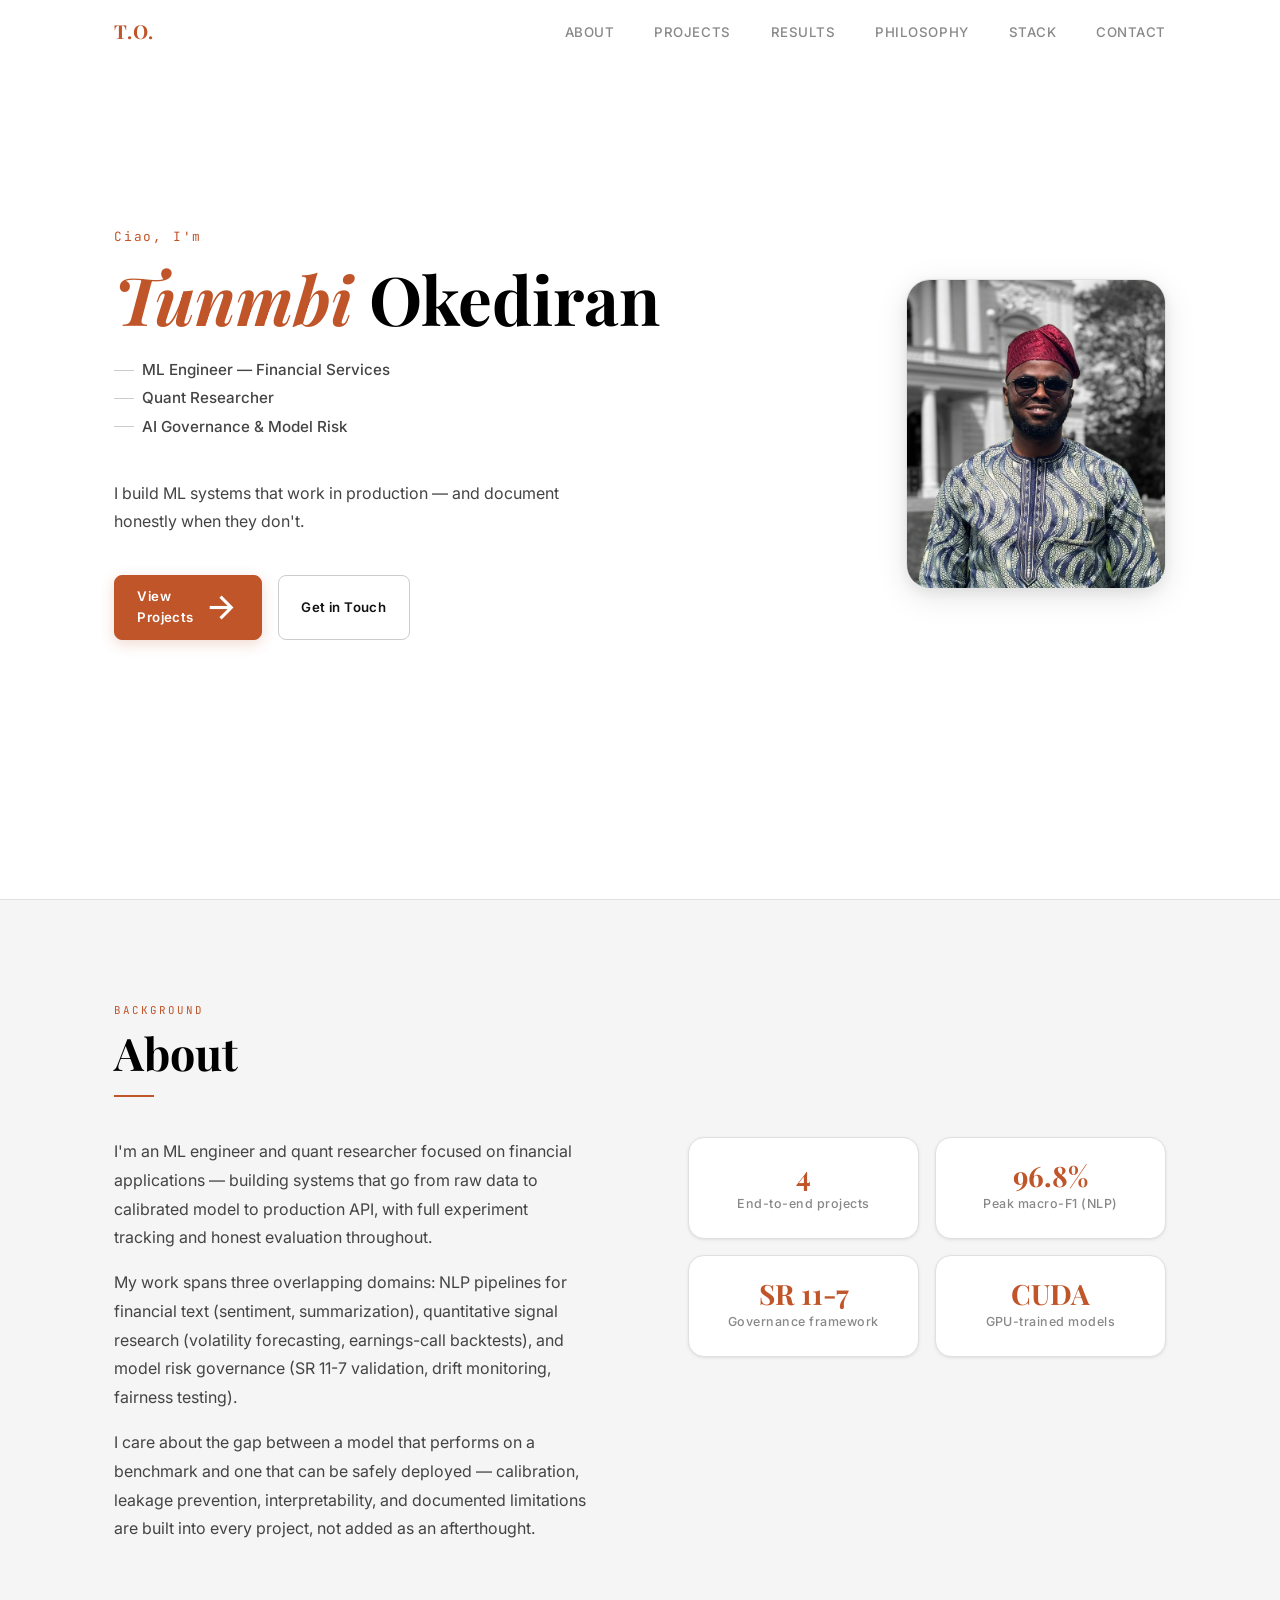
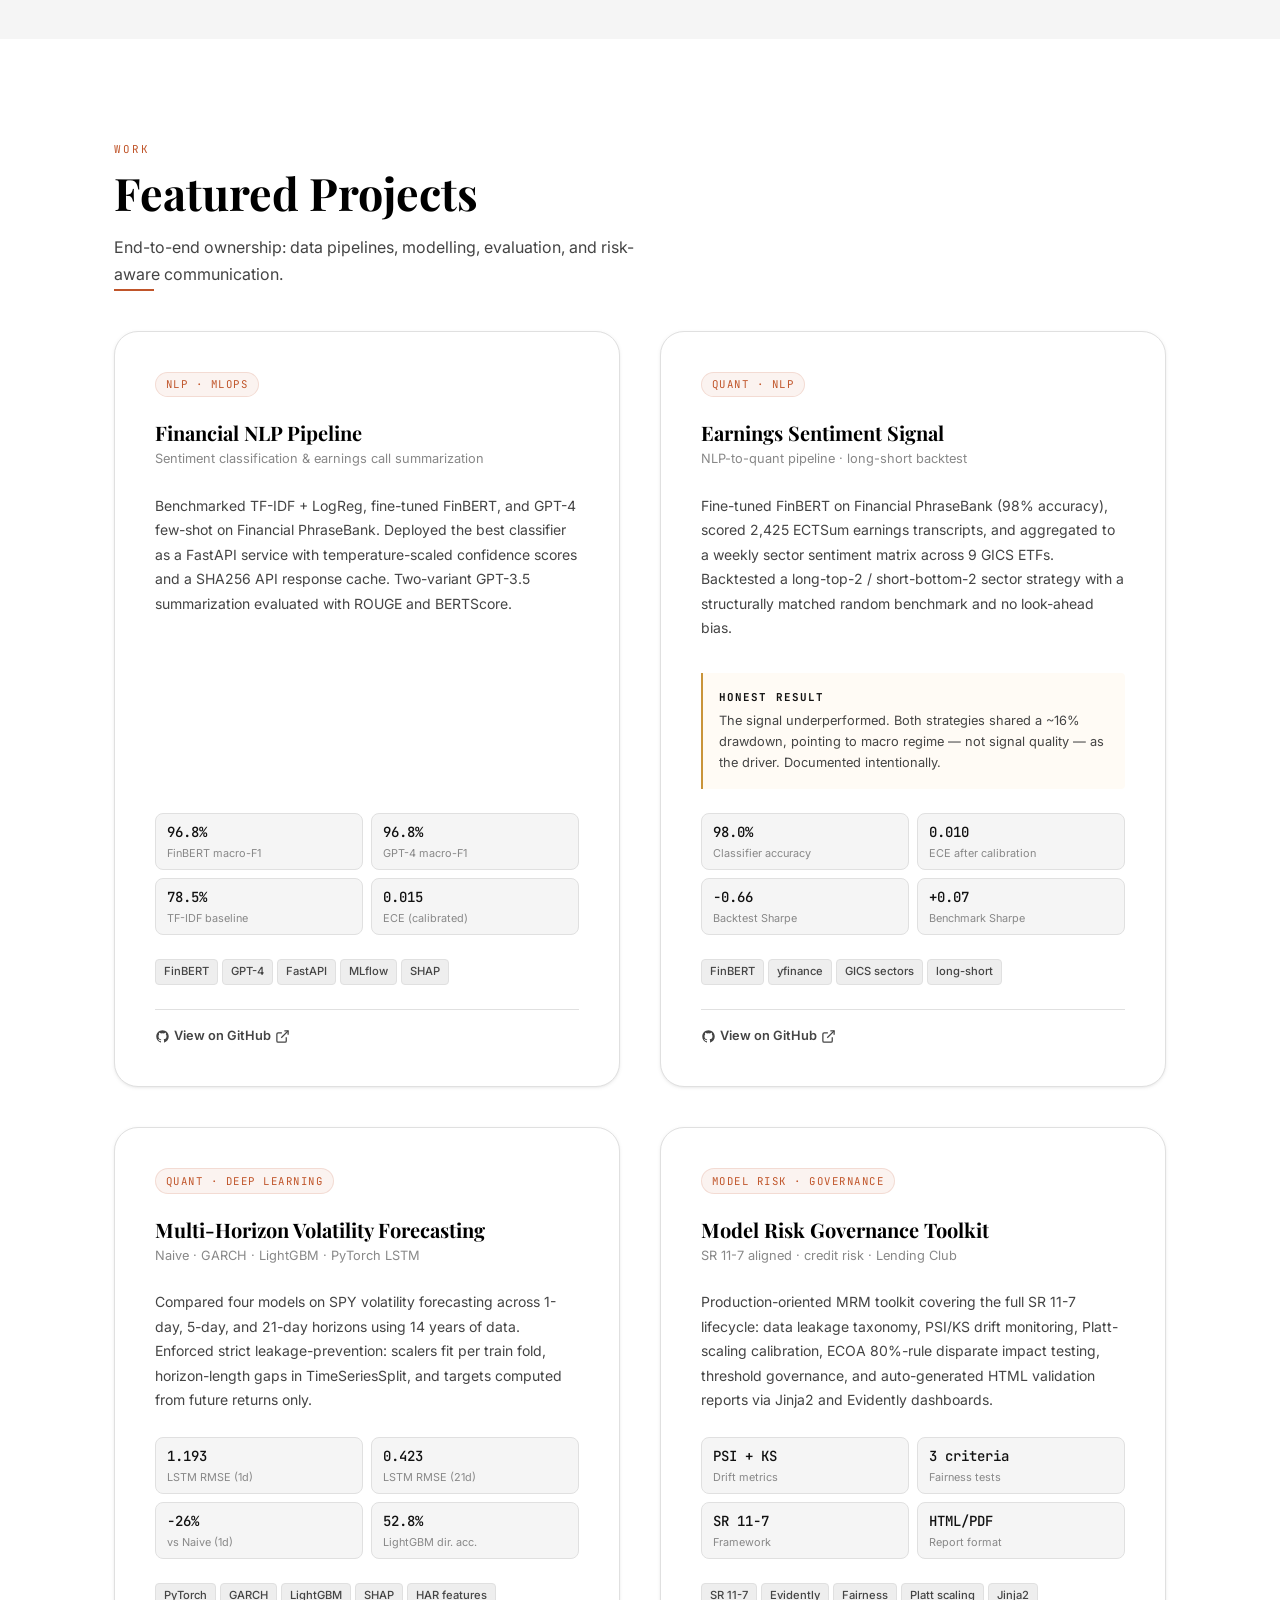
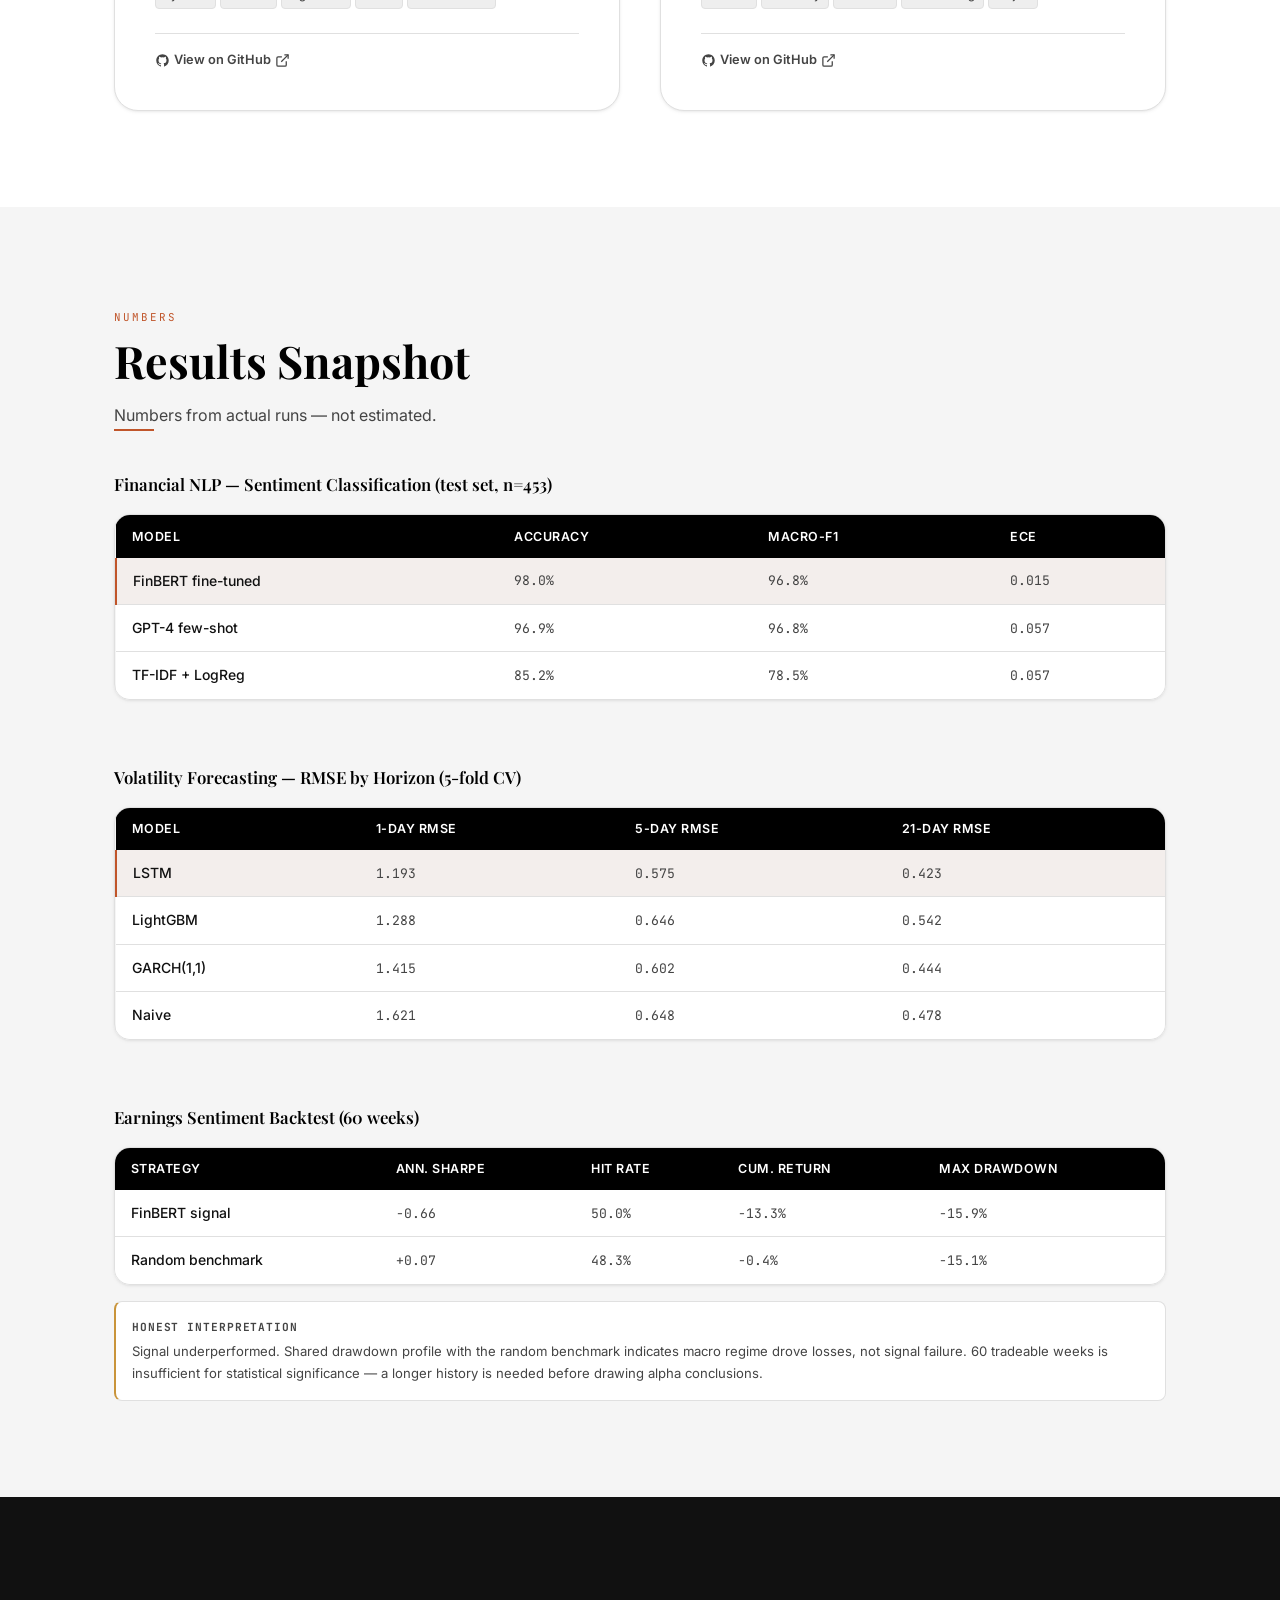
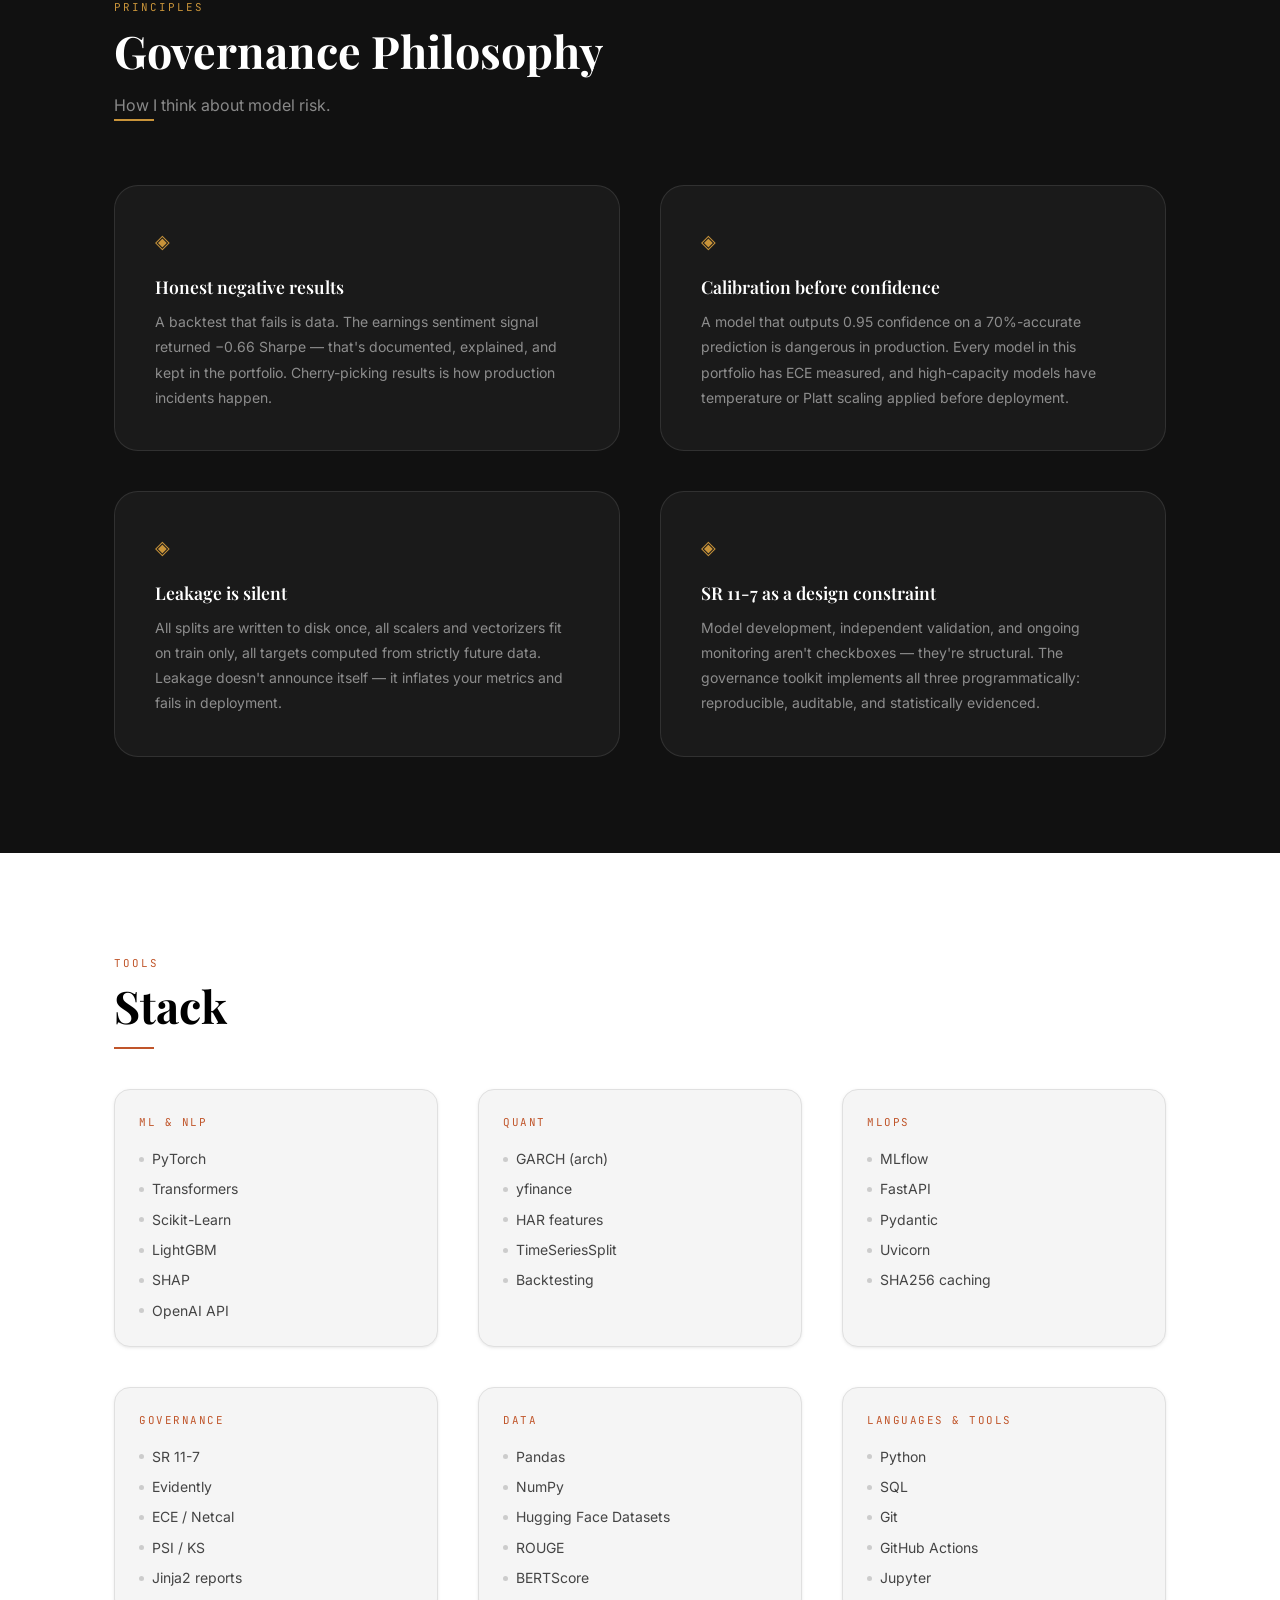
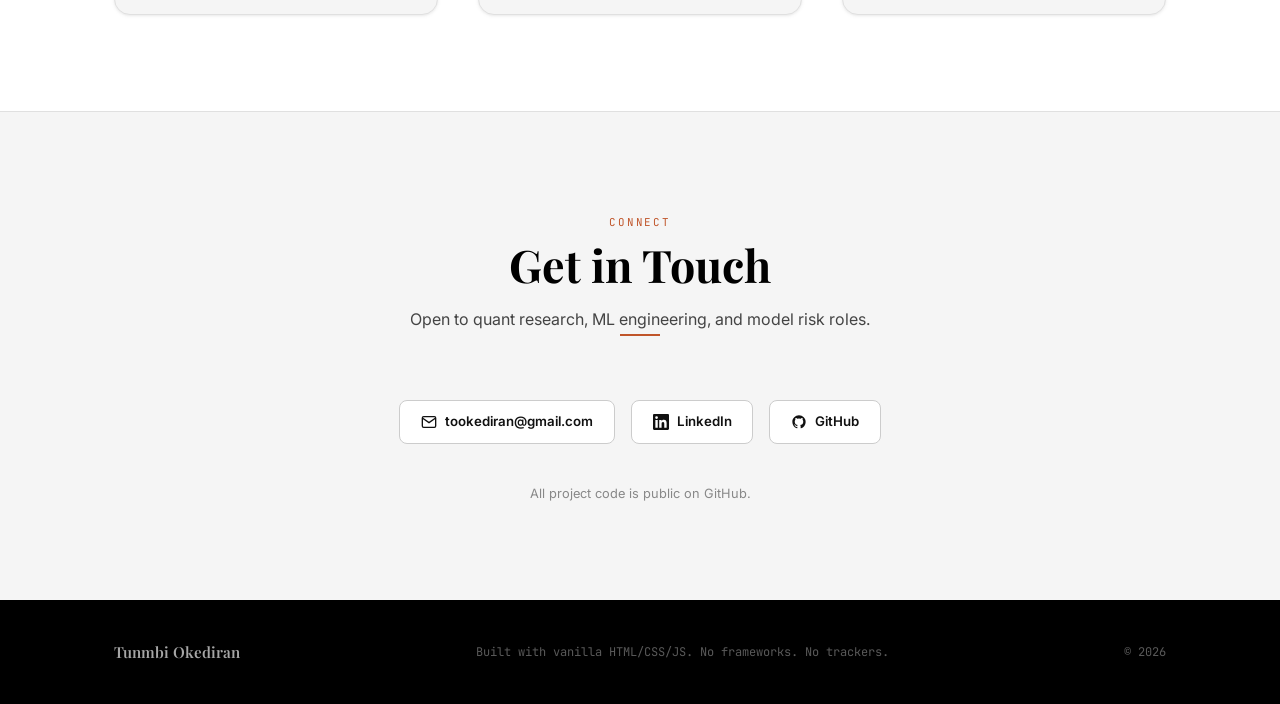
==== index.html @ fb0a1564 "Initial portfolio site" ====
<!DOCTYPE html>
<html lang="en">
<head>
  <meta charset="UTF-8" />
  <meta name="viewport" content="width=device-width, initial-scale=1.0" />

  <!-- SEO -->
  <title>Tunmbi Okediran — ML Engineer · Quant Research · AI Governance</title>
  <meta name="description" content="Portfolio of production-style ML projects at the intersection of quantitative finance, NLP engineering, and model risk governance." />
  <meta name="author" content="Tunmbi Okediran" />
  <link rel="canonical" href="https://okedirantunmbi.github.io/" />

  <!-- Open Graph -->
  <meta property="og:type"        content="website" />
  <meta property="og:url"         content="https://okedirantunmbi.github.io/" />
  <meta property="og:title"       content="Tunmbi Okediran — ML Engineer · Quant Research · AI Governance" />
  <meta property="og:description" content="Portfolio of production-style ML projects at the intersection of quantitative finance, NLP engineering, and model risk governance." />
  <meta property="og:image"       content="https://okedirantunmbi.github.io/assets/img/og-card.svg" />
  <meta property="og:image:width"  content="1200" />
  <meta property="og:image:height" content="630" />

  <!-- Twitter Card -->
  <meta name="twitter:card"        content="summary_large_image" />
  <meta name="twitter:title"       content="Tunmbi Okediran — ML Engineer · Quant Research · AI Governance" />
  <meta name="twitter:description" content="Portfolio of production-style ML projects at the intersection of quantitative finance, NLP engineering, and model risk governance." />
  <meta name="twitter:image"       content="https://okedirantunmbi.github.io/assets/img/og-card.svg" />

  <!-- Theme / Favicon -->
  <meta name="theme-color" content="#C0552A" />
  <link rel="icon" type="image/svg+xml" href="assets/img/favicon.svg" />

  <!-- Styles -->
  <link rel="stylesheet" href="assets/css/style.css" />

  <!-- Preconnect for Google Fonts (loaded in CSS) -->
  <link rel="preconnect" href="https://fonts.googleapis.com" />
  <link rel="preconnect" href="https://fonts.gstatic.com" crossorigin />
</head>

<body>

  <!-- ══ Navigation ════════════════════════════════════════ -->
  <header id="navbar" role="banner">
    <nav class="container nav-inner" aria-label="Main navigation">
      <a href="#hero" class="nav-logo" id="nav-logo" aria-label="Back to top">T.O.</a>
      <ul class="nav-links" id="nav-links" role="list"></ul>
      <button class="nav-toggle" id="nav-toggle" aria-label="Toggle navigation" aria-expanded="false">
        <span></span><span></span><span></span>
      </button>
    </nav>
  </header>

  <main>

    <!-- ══ Hero ══════════════════════════════════════════════ -->
    <section id="hero" aria-labelledby="hero-name">
      <div class="container hero-inner">
        <div class="hero-text">
          <p class="hero-greeting" id="hero-greeting"></p>
          <h1 class="hero-name serif" id="hero-name"></h1>
          <div class="hero-roles" id="hero-roles" aria-label="Roles"></div>
          <p class="hero-tagline" id="hero-tagline"></p>
          <div class="hero-ctas" id="hero-ctas"></div>
        </div>
        <div class="hero-photo-wrap">
          <div class="hero-photo-frame">
            <img id="hero-photo" src="" alt="" loading="eager" fetchpriority="high" />
          </div>
        </div>
      </div>
    </section>

    <!-- ══ About ══════════════════════════════════════════════ -->
    <section id="about" aria-labelledby="about-heading">
      <div class="container">
        <span class="section-label">Background</span>
        <h2 class="section-heading serif" id="about-heading"></h2>
        <hr class="rule" />
        <div class="about-grid">
          <div class="about-bio reveal" id="about-bio"></div>
          <div class="about-stats" id="about-stats"></div>
        </div>
      </div>
    </section>

    <!-- ══ Projects ═══════════════════════════════════════════ -->
    <section id="projects" aria-labelledby="projects-heading">
      <div class="container">
        <span class="section-label">Work</span>
        <h2 class="section-heading serif" id="projects-heading"></h2>
        <p class="section-sub" id="projects-sub"></p>
        <hr class="rule" />
        <div class="projects-grid" id="projects-grid"></div>
      </div>
    </section>

    <!-- ══ Results ════════════════════════════════════════════ -->
    <section id="results" aria-labelledby="results-heading">
      <div class="container">
        <span class="section-label">Numbers</span>
        <h2 class="section-heading serif" id="results-heading"></h2>
        <p class="section-sub" id="results-sub"></p>
        <hr class="rule" />
        <div class="results-tables" id="results-tables"></div>
      </div>
    </section>

    <!-- ══ Philosophy ═════════════════════════════════════════ -->
    <section id="philosophy" aria-labelledby="philosophy-heading">
      <div class="container">
        <span class="section-label">Principles</span>
        <h2 class="section-heading serif" id="philosophy-heading"></h2>
        <p class="section-sub" id="philosophy-sub"></p>
        <hr class="rule" />
        <div class="philosophy-grid" id="philosophy-grid"></div>
      </div>
    </section>

    <!-- ══ Stack ══════════════════════════════════════════════ -->
    <section id="stack" aria-labelledby="stack-heading">
      <div class="container">
        <span class="section-label">Tools</span>
        <h2 class="section-heading serif" id="stack-heading"></h2>
        <hr class="rule" />
        <div class="stack-grid" id="stack-grid"></div>
      </div>
    </section>

    <!-- ══ Contact ════════════════════════════════════════════ -->
    <section id="contact" aria-labelledby="contact-heading">
      <div class="container contact-inner">
        <span class="section-label">Connect</span>
        <h2 class="section-heading serif" id="contact-heading"></h2>
        <p class="section-sub" id="contact-sub"></p>
        <hr class="rule" style="margin-inline:auto" />
        <div class="contact-links" id="contact-links"></div>
        <p class="contact-note" id="contact-note"></p>
      </div>
    </section>

  </main>

  <!-- ══ Footer ════════════════════════════════════════════ -->
  <footer role="contentinfo">
    <div class="container footer-inner">
      <span class="footer-name serif" id="footer-name"></span>
      <span class="footer-note mono" id="footer-note"></span>
      <span class="footer-note" id="footer-year"></span>
    </div>
  </footer>

  <!-- Scripts -->
  <script src="assets/js/content.js"></script>
  <script src="assets/js/main.js"></script>

</body>
</html>
---- assets/css/style.css ----
/* ============================================================
   STYLE.CSS  —  Tunmbi Okediran Portfolio
   Design: clean editorial — white/gray/black + terracotta accent
   ============================================================ */

@import url('https://fonts.googleapis.com/css2?family=Playfair+Display:ital,wght@0,400;0,600;0,700;1,400&family=Inter:wght@300;400;500;600&family=JetBrains+Mono:wght@400;500&display=swap');

/* ── Design Tokens ───────────────────────────────────────── */
:root {
  /* Palette — white / gray / black */
  --clr-bg:         #FFFFFF;   /* page background */
  --clr-bg-alt:     #F5F5F5;   /* alternating section bg */
  --clr-surface:    #EEEEEE;   /* card surfaces */
  --clr-border:     #E0E0E0;   /* borders, dividers */
  --clr-border-mid: #CCCCCC;   /* stronger borders */
  --clr-text:       #111111;   /* primary text */
  --clr-text-mid:   #444444;   /* body text */
  --clr-text-muted: #888888;   /* captions, labels */
  --clr-ink:        #000000;   /* nav logo, headings */

  /* Single accent — terracotta */
  --clr-accent:     #C0552A;
  --clr-accent-dk:  #9C3E18;

  /* Dark section (philosophy) */
  --clr-dark-bg:    #111111;
  --clr-dark-text:  rgba(255,255,255,.85);
  --clr-dark-muted: rgba(255,255,255,.50);
  --clr-dark-border:rgba(255,255,255,.10);

  /* Gold — used sparingly on dark bg only */
  --clr-gold:       #C9943A;

  /* Typography */
  --font-serif: 'Playfair Display', Georgia, serif;
  --font-sans:  'Inter', system-ui, -apple-system, sans-serif;
  --font-mono:  'JetBrains Mono', 'Fira Code', monospace;

  /* Spacing */
  --space-xs:  0.25rem;
  --space-sm:  0.5rem;
  --space-md:  1rem;
  --space-lg:  1.5rem;
  --space-xl:  2.5rem;
  --space-2xl: 4rem;
  --space-3xl: 6rem;

  /* Shape */
  --radius-sm: 4px;
  --radius-md: 8px;
  --radius-lg: 16px;
  --radius-xl: 24px;

  /* Shadows — subtle on white */
  --shadow-sm: 0 1px 4px rgba(0,0,0,.06), 0 1px 2px rgba(0,0,0,.04);
  --shadow-md: 0 4px 16px rgba(0,0,0,.08), 0 2px 6px rgba(0,0,0,.04);
  --shadow-lg: 0 8px 32px rgba(0,0,0,.10), 0 4px 12px rgba(0,0,0,.06);

  /* Layout */
  --max-width:  1100px;
  --nav-height: 64px;
  --ease: cubic-bezier(0.4, 0, 0.2, 1);
}

/* ── Reset ───────────────────────────────────────────────── */
*, *::before, *::after { box-sizing: border-box; margin: 0; padding: 0; }
html  { scroll-behavior: smooth; font-size: 16px; }
body  {
  font-family: var(--font-sans);
  background: var(--clr-bg);
  color: var(--clr-text);
  line-height: 1.6;
  -webkit-font-smoothing: antialiased;
}
img    { display: block; max-width: 100%; }
a      { color: inherit; text-decoration: none; }
ul     { list-style: none; }
button { cursor: pointer; font-family: inherit; }

/* ── Layout ──────────────────────────────────────────────── */
.container {
  width: 100%;
  max-width: var(--max-width);
  margin-inline: auto;
  padding-inline: var(--space-lg);
}
section { padding-block: var(--space-3xl); }

.section-label {
  display: inline-block;
  font-family: var(--font-mono);
  font-size: 0.68rem;
  letter-spacing: 0.18em;
  text-transform: uppercase;
  color: var(--clr-accent);
  margin-bottom: var(--space-sm);
}

.section-heading {
  font-family: var(--font-serif);
  font-size: clamp(1.8rem, 4vw, 2.8rem);
  font-weight: 700;
  line-height: 1.15;
  color: var(--clr-ink);
  margin-bottom: var(--space-md);
}

.section-sub {
  font-size: 1rem;
  color: var(--clr-text-mid);
  max-width: 56ch;
  line-height: 1.7;
}

.rule {
  width: 40px;
  height: 2px;
  background: var(--clr-accent);
  border: none;
  margin-bottom: var(--space-xl);
}

/* ── Navigation ──────────────────────────────────────────── */
#navbar {
  position: fixed;
  top: 0; left: 0; right: 0;
  z-index: 100;
  height: var(--nav-height);
  transition: background 0.3s var(--ease), box-shadow 0.3s var(--ease),
              border-color 0.3s var(--ease);
  border-bottom: 1px solid transparent;
}

#navbar.scrolled {
  background: rgba(255,255,255,.96);
  backdrop-filter: blur(12px);
  -webkit-backdrop-filter: blur(12px);
  border-bottom-color: var(--clr-border);
}

.nav-inner {
  display: flex;
  align-items: center;
  justify-content: space-between;
  height: 100%;
}

.nav-logo {
  font-family: var(--font-serif);
  font-size: 1.2rem;
  font-weight: 700;
  color: var(--clr-accent);
  letter-spacing: 0.04em;
}

.nav-links {
  display: flex;
  gap: var(--space-xl);
}

.nav-links a {
  font-size: 0.83rem;
  font-weight: 500;
  color: var(--clr-text-muted);
  transition: color 0.2s;
  letter-spacing: 0.04em;
  text-transform: uppercase;
}

.nav-links a:hover { color: var(--clr-accent); }

.nav-toggle {
  display: none;
  flex-direction: column;
  gap: 5px;
  background: none;
  border: none;
  padding: var(--space-sm);
}

.nav-toggle span {
  display: block;
  width: 22px;
  height: 2px;
  background: var(--clr-text);
  transition: transform 0.3s var(--ease), opacity 0.3s;
}

/* ── Hero ────────────────────────────────────────────────── */
#hero {
  min-height: 100svh;
  display: flex;
  align-items: center;
  padding-top: var(--nav-height);
  background: var(--clr-bg);
  border-bottom: 1px solid var(--clr-border);
}

.hero-inner {
  display: grid;
  grid-template-columns: 1fr auto;
  gap: var(--space-3xl);
  align-items: center;
  width: 100%;
}

.hero-greeting {
  font-family: var(--font-mono);
  font-size: 0.8rem;
  letter-spacing: 0.14em;
  color: var(--clr-accent);
  margin-bottom: var(--space-md);
}

.hero-name {
  font-family: var(--font-serif);
  font-size: clamp(2.4rem, 6vw, 4.2rem);
  font-weight: 700;
  line-height: 1.05;
  color: var(--clr-ink);
  margin-bottom: var(--space-lg);
}

.hero-name em {
  font-style: italic;
  color: var(--clr-accent);
}

.hero-roles {
  display: flex;
  flex-direction: column;
  gap: var(--space-xs);
  margin-bottom: var(--space-xl);
}

.hero-role {
  display: inline-flex;
  align-items: center;
  gap: var(--space-sm);
  font-size: 0.95rem;
  font-weight: 500;
  color: var(--clr-text-mid);
}

.hero-role::before {
  content: '';
  display: block;
  width: 20px;
  height: 1px;
  background: var(--clr-border-mid);
  flex-shrink: 0;
}

.hero-tagline {
  font-size: 1rem;
  color: var(--clr-text-mid);
  max-width: 48ch;
  line-height: 1.75;
  margin-bottom: var(--space-xl);
}

.hero-ctas {
  display: flex;
  gap: var(--space-md);
  flex-wrap: wrap;
}

/* Photo */
.hero-photo-frame {
  width: 260px;
  height: 310px;
  border-radius: var(--radius-xl);
  overflow: hidden;
  border: 1px solid var(--clr-border);
  box-shadow: var(--shadow-lg);
  position: relative;
}

.hero-photo-frame img {
  width: 100%;
  height: 100%;
  object-fit: cover;
  object-position: center top;
}

/* ── Buttons ─────────────────────────────────────────────── */
.btn {
  display: inline-flex;
  align-items: center;
  gap: var(--space-sm);
  padding: 0.65rem 1.4rem;
  border-radius: var(--radius-md);
  font-size: 0.83rem;
  font-weight: 600;
  letter-spacing: 0.03em;
  transition: transform 0.2s var(--ease), box-shadow 0.2s, background 0.2s, border-color 0.2s;
  border: 1.5px solid transparent;
}

.btn:hover  { transform: translateY(-2px); }
.btn:active { transform: translateY(0); }

.btn-primary {
  background: var(--clr-accent);
  color: #fff;
  border-color: var(--clr-accent);
  box-shadow: 0 4px 14px rgba(192,85,42,.22);
}
.btn-primary:hover {
  background: var(--clr-accent-dk);
  border-color: var(--clr-accent-dk);
}

.btn-outline {
  background: transparent;
  color: var(--clr-text);
  border-color: var(--clr-border-mid);
}
.btn-outline:hover {
  border-color: var(--clr-accent);
  color: var(--clr-accent);
}

/* ── About ───────────────────────────────────────────────── */
#about { background: var(--clr-bg-alt); }

.about-grid {
  display: grid;
  grid-template-columns: 1fr 1fr;
  gap: var(--space-3xl);
  align-items: start;
}

.about-bio p {
  font-size: 1rem;
  color: var(--clr-text-mid);
  line-height: 1.8;
  margin-bottom: var(--space-md);
}
.about-bio p:last-child { margin-bottom: 0; }

.about-stats {
  display: grid;
  grid-template-columns: 1fr 1fr;
  gap: var(--space-md);
}

.stat-card {
  background: var(--clr-bg);
  border: 1px solid var(--clr-border);
  border-radius: var(--radius-lg);
  padding: var(--space-lg);
  text-align: center;
  box-shadow: var(--shadow-sm);
  transition: transform 0.25s var(--ease), box-shadow 0.25s var(--ease);
}
.stat-card:hover { transform: translateY(-3px); box-shadow: var(--shadow-md); }

.stat-value {
  font-family: var(--font-serif);
  font-size: 1.75rem;
  font-weight: 700;
  color: var(--clr-accent);
  line-height: 1;
  margin-bottom: var(--space-xs);
}

.stat-label {
  font-size: 0.78rem;
  color: var(--clr-text-muted);
  font-weight: 500;
  letter-spacing: 0.04em;
}

/* ── Projects ────────────────────────────────────────────── */
#projects { background: var(--clr-bg); }

.projects-grid {
  display: grid;
  grid-template-columns: repeat(2, 1fr);
  gap: var(--space-xl);
}

.project-card {
  background: var(--clr-bg);
  border: 1px solid var(--clr-border);
  border-radius: var(--radius-xl);
  padding: var(--space-xl);
  display: flex;
  flex-direction: column;
  gap: var(--space-lg);
  box-shadow: var(--shadow-sm);
  transition: transform 0.25s var(--ease), box-shadow 0.25s var(--ease),
              border-color 0.25s;
  position: relative;
  overflow: hidden;
}

.project-card::before {
  content: '';
  position: absolute;
  top: 0; left: 0; right: 0;
  height: 2px;
  background: var(--clr-accent);
  opacity: 0;
  transition: opacity 0.25s;
}

.project-card:hover {
  transform: translateY(-4px);
  box-shadow: var(--shadow-lg);
  border-color: var(--clr-border-mid);
}
.project-card:hover::before { opacity: 1; }

.card-tag {
  font-family: var(--font-mono);
  font-size: 0.67rem;
  letter-spacing: 0.14em;
  text-transform: uppercase;
  color: var(--clr-accent);
  background: rgba(192,85,42,.07);
  padding: 0.2rem 0.6rem;
  border-radius: 99px;
  width: fit-content;
  border: 1px solid rgba(192,85,42,.15);
}

.card-title {
  font-family: var(--font-serif);
  font-size: 1.25rem;
  font-weight: 700;
  color: var(--clr-ink);
  line-height: 1.2;
}
.card-subtitle {
  font-size: 0.8rem;
  color: var(--clr-text-muted);
  margin-top: 0.25rem;
}

.card-desc {
  font-size: 0.875rem;
  color: var(--clr-text-mid);
  line-height: 1.75;
  flex: 1;
}

.card-metrics {
  display: grid;
  grid-template-columns: repeat(2, 1fr);
  gap: var(--space-sm);
}

.metric-pill {
  background: var(--clr-bg-alt);
  border: 1px solid var(--clr-border);
  border-radius: var(--radius-md);
  padding: 0.45rem 0.7rem;
  display: flex;
  flex-direction: column;
  gap: 1px;
}

.metric-value {
  font-family: var(--font-mono);
  font-size: 0.875rem;
  font-weight: 500;
  color: var(--clr-text);
}

.metric-label {
  font-size: 0.68rem;
  color: var(--clr-text-muted);
}

.card-tags {
  display: flex;
  flex-wrap: wrap;
  gap: var(--space-xs);
}

.tech-tag {
  font-size: 0.7rem;
  font-weight: 500;
  background: var(--clr-surface);
  color: var(--clr-text-mid);
  border: 1px solid var(--clr-border);
  padding: 0.18rem 0.5rem;
  border-radius: var(--radius-sm);
}

.card-footer {
  display: flex;
  align-items: center;
  justify-content: space-between;
  padding-top: var(--space-md);
  border-top: 1px solid var(--clr-border);
}

.github-link {
  display: inline-flex;
  align-items: center;
  gap: var(--space-xs);
  font-size: 0.8rem;
  font-weight: 600;
  color: var(--clr-text-mid);
  transition: color 0.2s;
}
.github-link:hover { color: var(--clr-accent); }
.github-link svg   { width: 15px; height: 15px; }

.honest-note {
  margin-top: var(--space-sm);
  padding: var(--space-md);
  background: #FFFBF5;
  border-left: 2px solid #C9943A;
  border-radius: 0 var(--radius-sm) var(--radius-sm) 0;
  font-size: 0.8rem;
  color: var(--clr-text-mid);
  line-height: 1.65;
}
.honest-note strong {
  color: var(--clr-text);
  display: block;
  margin-bottom: 0.2rem;
  font-size: 0.68rem;
  text-transform: uppercase;
  letter-spacing: 0.1em;
  font-family: var(--font-mono);
}

/* ── Results ─────────────────────────────────────────────── */
#results { background: var(--clr-bg-alt); }

.results-tables {
  display: flex;
  flex-direction: column;
  gap: var(--space-2xl);
}

.result-block-title {
  font-family: var(--font-serif);
  font-size: 1.05rem;
  font-weight: 600;
  color: var(--clr-ink);
  margin-bottom: var(--space-md);
}

.table-wrap {
  overflow-x: auto;
  border-radius: var(--radius-lg);
  border: 1px solid var(--clr-border);
  box-shadow: var(--shadow-sm);
}

table { width: 100%; border-collapse: collapse; font-size: 0.875rem; }

thead { background: var(--clr-ink); color: #fff; }
thead th {
  padding: 0.7rem 1rem;
  text-align: left;
  font-weight: 600;
  letter-spacing: 0.04em;
  font-size: 0.78rem;
  text-transform: uppercase;
}

tbody tr {
  background: var(--clr-bg);
  border-bottom: 1px solid var(--clr-border);
  transition: background 0.15s;
}
tbody tr:last-child { border-bottom: none; }
tbody tr:hover      { background: var(--clr-bg-alt); }

tbody tr.row-best { background: rgba(192,85,42,.04); }
tbody tr.row-best td:first-child { border-left: 2px solid var(--clr-accent); }

td {
  padding: 0.75rem 1rem;
  color: var(--clr-text-mid);
  font-family: var(--font-mono);
  font-size: 0.82rem;
}
td:first-child {
  font-family: var(--font-sans);
  font-weight: 500;
  color: var(--clr-text);
  font-size: 0.875rem;
}

.result-note {
  margin-top: var(--space-md);
  font-size: 0.82rem;
  color: var(--clr-text-mid);
  line-height: 1.65;
  padding: var(--space-md);
  background: var(--clr-bg);
  border-radius: var(--radius-md);
  border-left: 2px solid #C9943A;
  border: 1px solid var(--clr-border);
  border-left: 2px solid #C9943A;
}

/* ── Philosophy ──────────────────────────────────────────── */
#philosophy { background: var(--clr-dark-bg); }

#philosophy .section-label  { color: var(--clr-gold); }
#philosophy .section-heading { color: #fff; }
#philosophy .section-sub    { color: var(--clr-dark-muted); }
#philosophy .rule           { background: var(--clr-gold); }

.philosophy-grid {
  display: grid;
  grid-template-columns: repeat(2, 1fr);
  gap: var(--space-xl);
  margin-top: var(--space-2xl);
}

.philosophy-card {
  background: rgba(255,255,255,.04);
  border: 1px solid var(--clr-dark-border);
  border-radius: var(--radius-xl);
  padding: var(--space-xl);
  transition: background 0.25s var(--ease), transform 0.25s var(--ease);
}
.philosophy-card:hover {
  background: rgba(255,255,255,.07);
  transform: translateY(-3px);
}

.philosophy-icon  { font-size: 1.2rem; color: var(--clr-gold); margin-bottom: var(--space-md); display: block; }
.philosophy-title { font-family: var(--font-serif); font-size: 1.1rem; font-weight: 600; color: #fff; margin-bottom: var(--space-sm); }
.philosophy-body  { font-size: 0.875rem; color: var(--clr-dark-muted); line-height: 1.8; }

/* ── Stack ───────────────────────────────────────────────── */
#stack { background: var(--clr-bg); }

.stack-grid {
  display: grid;
  grid-template-columns: repeat(3, 1fr);
  gap: var(--space-xl);
}

.stack-category {
  background: var(--clr-bg-alt);
  border: 1px solid var(--clr-border);
  border-radius: var(--radius-lg);
  padding: var(--space-lg);
  box-shadow: var(--shadow-sm);
}

.stack-cat-label {
  font-family: var(--font-mono);
  font-size: 0.68rem;
  letter-spacing: 0.14em;
  text-transform: uppercase;
  color: var(--clr-accent);
  margin-bottom: var(--space-md);
  display: block;
}

.stack-items  { display: flex; flex-direction: column; gap: var(--space-sm); }
.stack-item   { font-size: 0.875rem; color: var(--clr-text-mid); display: flex; align-items: center; gap: var(--space-sm); }
.stack-item::before { content: ''; display: block; width: 5px; height: 5px; border-radius: 50%; background: var(--clr-border-mid); flex-shrink: 0; }

/* ── Contact ─────────────────────────────────────────────── */
#contact {
  background: var(--clr-bg-alt);
  border-top: 1px solid var(--clr-border);
}

.contact-inner { text-align: center; max-width: 560px; margin-inline: auto; }

.contact-links {
  display: flex;
  justify-content: center;
  gap: var(--space-md);
  margin-top: var(--space-2xl);
  flex-wrap: wrap;
}

.contact-link {
  display: inline-flex;
  align-items: center;
  gap: var(--space-sm);
  padding: 0.65rem 1.3rem;
  border-radius: var(--radius-md);
  font-size: 0.83rem;
  font-weight: 600;
  border: 1.5px solid var(--clr-border-mid);
  color: var(--clr-text);
  background: var(--clr-bg);
  transition: border-color 0.2s, color 0.2s, transform 0.2s, box-shadow 0.2s;
}
.contact-link:hover {
  border-color: var(--clr-accent);
  color: var(--clr-accent);
  transform: translateY(-2px);
  box-shadow: var(--shadow-sm);
}
.contact-link svg { width: 16px; height: 16px; }

.contact-note { margin-top: var(--space-xl); font-size: 0.8rem; color: var(--clr-text-muted); }

/* ── Footer ──────────────────────────────────────────────── */
footer {
  background: var(--clr-ink);
  color: rgba(255,255,255,.35);
  padding-block: var(--space-xl);
}

.footer-inner {
  display: flex;
  justify-content: space-between;
  align-items: center;
  flex-wrap: wrap;
  gap: var(--space-md);
}

.footer-name { font-family: var(--font-serif); font-size: 0.95rem; font-weight: 600; color: rgba(255,255,255,.65); }
.footer-note { font-size: 0.75rem; font-family: var(--font-mono); }

/* ── Scroll reveal ───────────────────────────────────────── */
.reveal {
  opacity: 0;
  transform: translateY(20px);
  transition: opacity 0.5s var(--ease), transform 0.5s var(--ease);
}
.reveal.visible { opacity: 1; transform: none; }

/* ── Responsive ──────────────────────────────────────────── */
@media (max-width: 1024px) {
  .stack-grid { grid-template-columns: repeat(2, 1fr); }
}

@media (max-width: 768px) {
  :root { --space-3xl: 4rem; }

  .nav-links {
    display: none;
    position: absolute;
    top: var(--nav-height);
    left: 0; right: 0;
    flex-direction: column;
    background: rgba(255,255,255,.98);
    backdrop-filter: blur(12px);
    padding: var(--space-lg);
    gap: var(--space-lg);
    box-shadow: var(--shadow-md);
    border-top: 1px solid var(--clr-border);
  }
  .nav-links.open { display: flex; }
  .nav-toggle     { display: flex; }

  .hero-inner {
    grid-template-columns: 1fr;
    text-align: center;
  }
  .hero-roles      { align-items: center; }
  .hero-tagline    { max-width: 100%; margin-inline: auto; }
  .hero-ctas       { justify-content: center; }
  .hero-photo-wrap { order: -1; display: flex; justify-content: center; }
  .hero-photo-frame{ width: 200px; height: 240px; }

  .about-grid      { grid-template-columns: 1fr; }
  .projects-grid   { grid-template-columns: 1fr; }
  .philosophy-grid { grid-template-columns: 1fr; }
  .stack-grid      { grid-template-columns: 1fr; }
  .footer-inner    { justify-content: center; text-align: center; }
}

@media (max-width: 480px) {
  .hero-name      { font-size: 2.2rem; }
  .about-stats    { grid-template-columns: repeat(2, 1fr); }
  .card-metrics   { grid-template-columns: repeat(2, 1fr); }
  .contact-links  { flex-direction: column; align-items: center; }
}

/* ── Accessibility ───────────────────────────────────────── */
@media (prefers-reduced-motion: reduce) {
  *, *::before, *::after { animation-duration: 0.01ms !important; transition-duration: 0.01ms !important; }
  html { scroll-behavior: auto; }
}

:focus-visible {
  outline: 2px solid var(--clr-accent);
  outline-offset: 3px;
  border-radius: 3px;
}
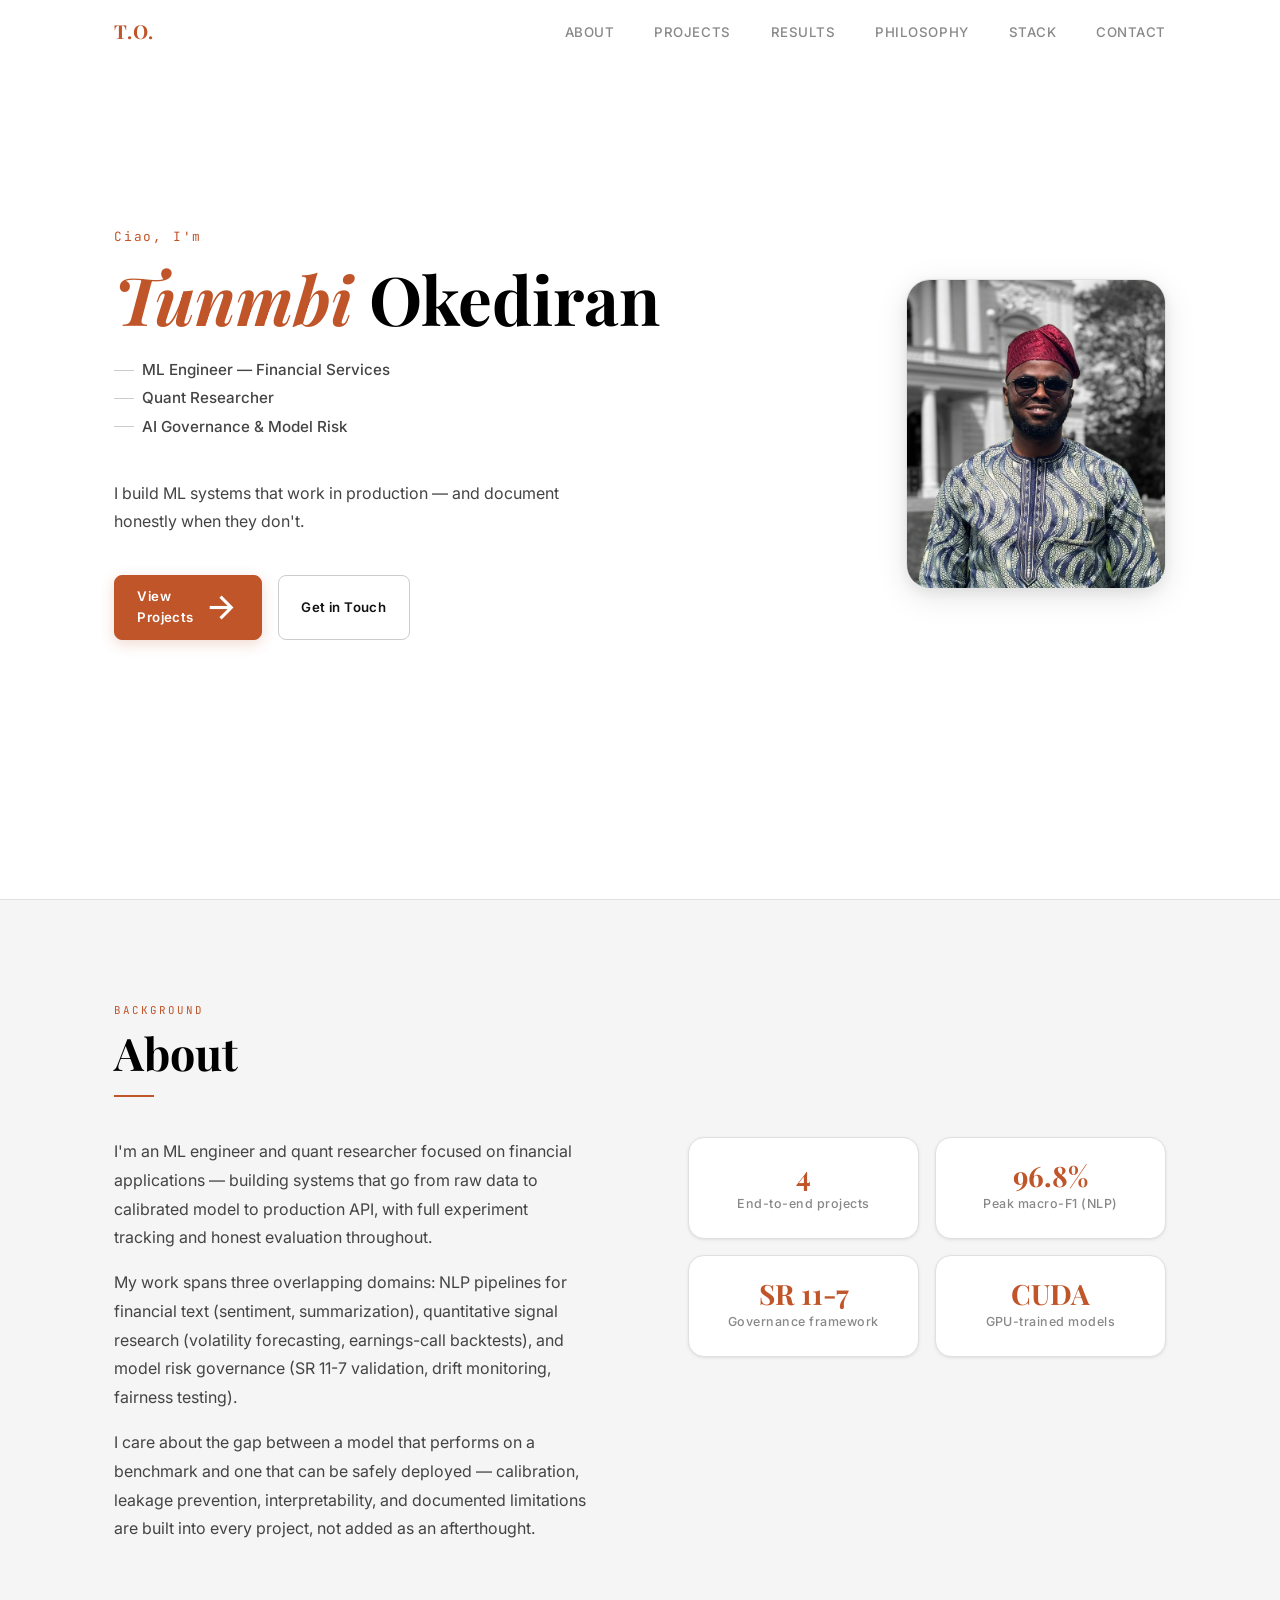
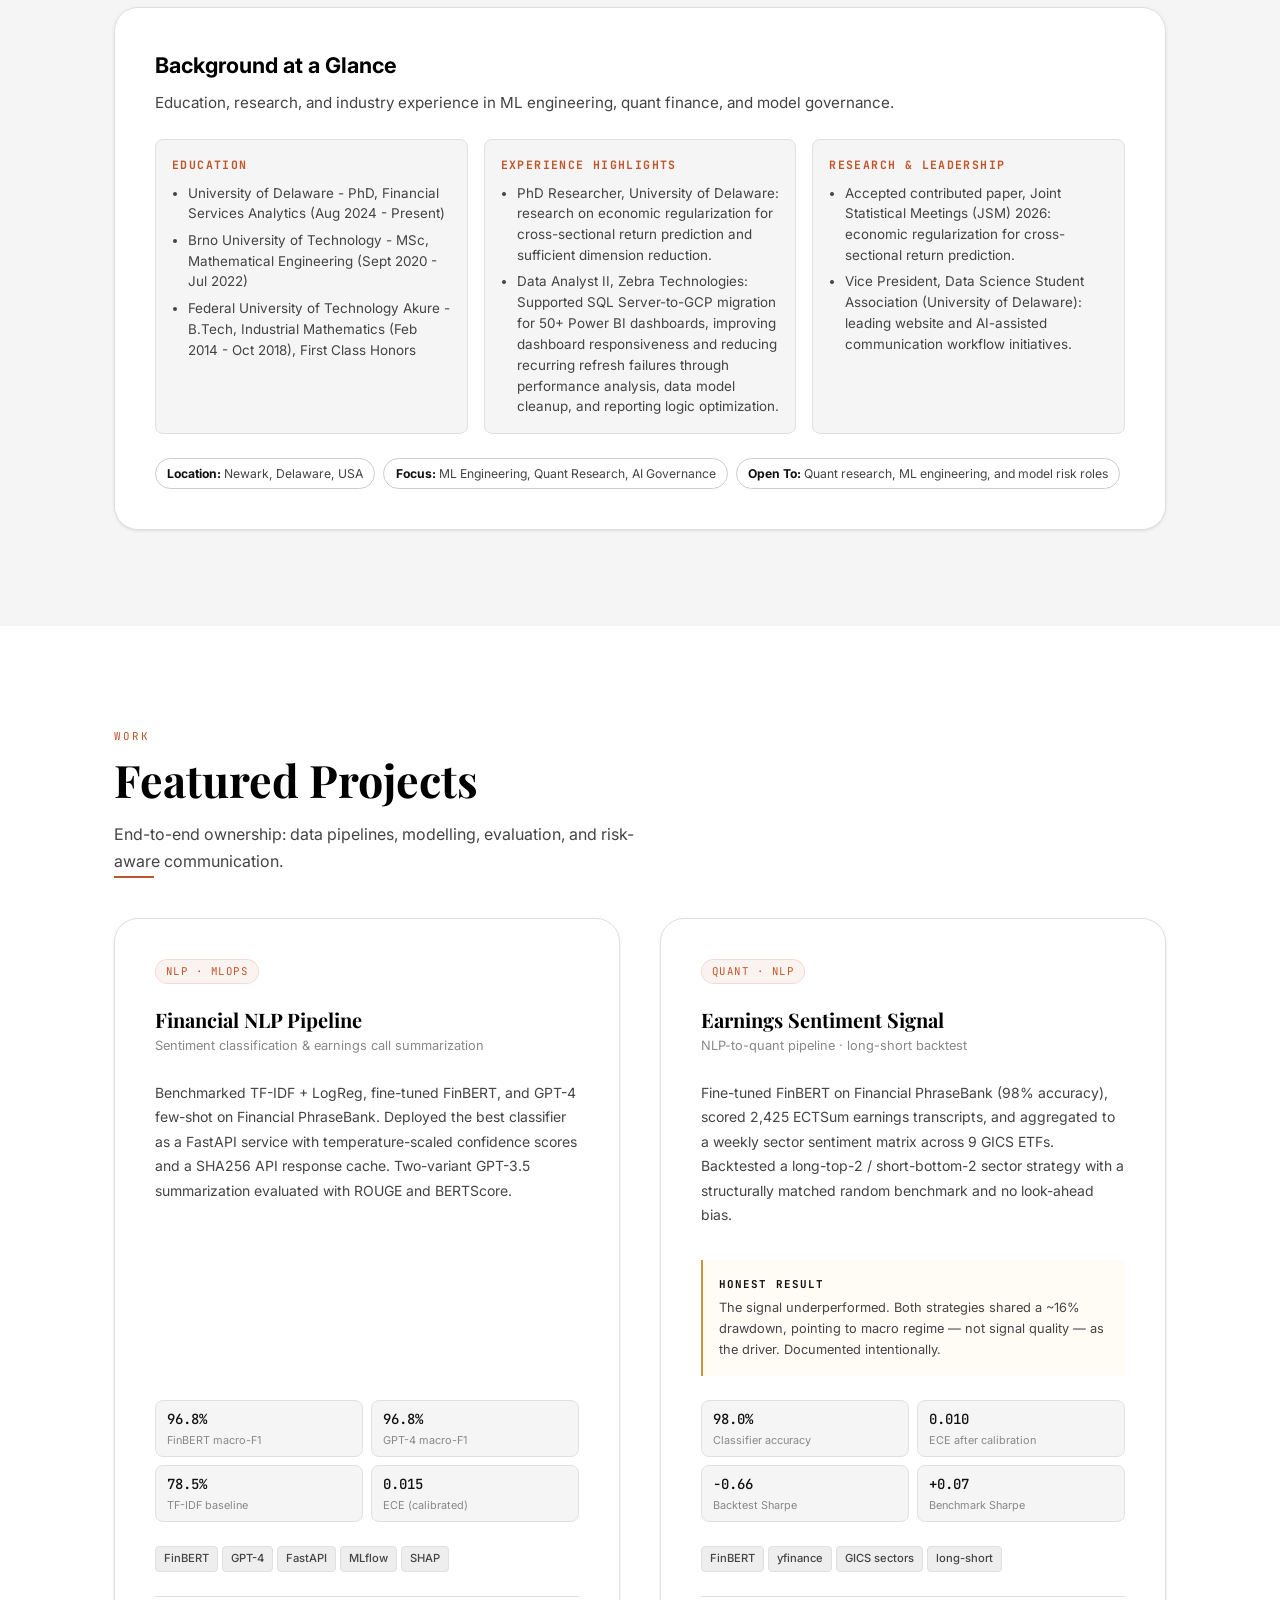
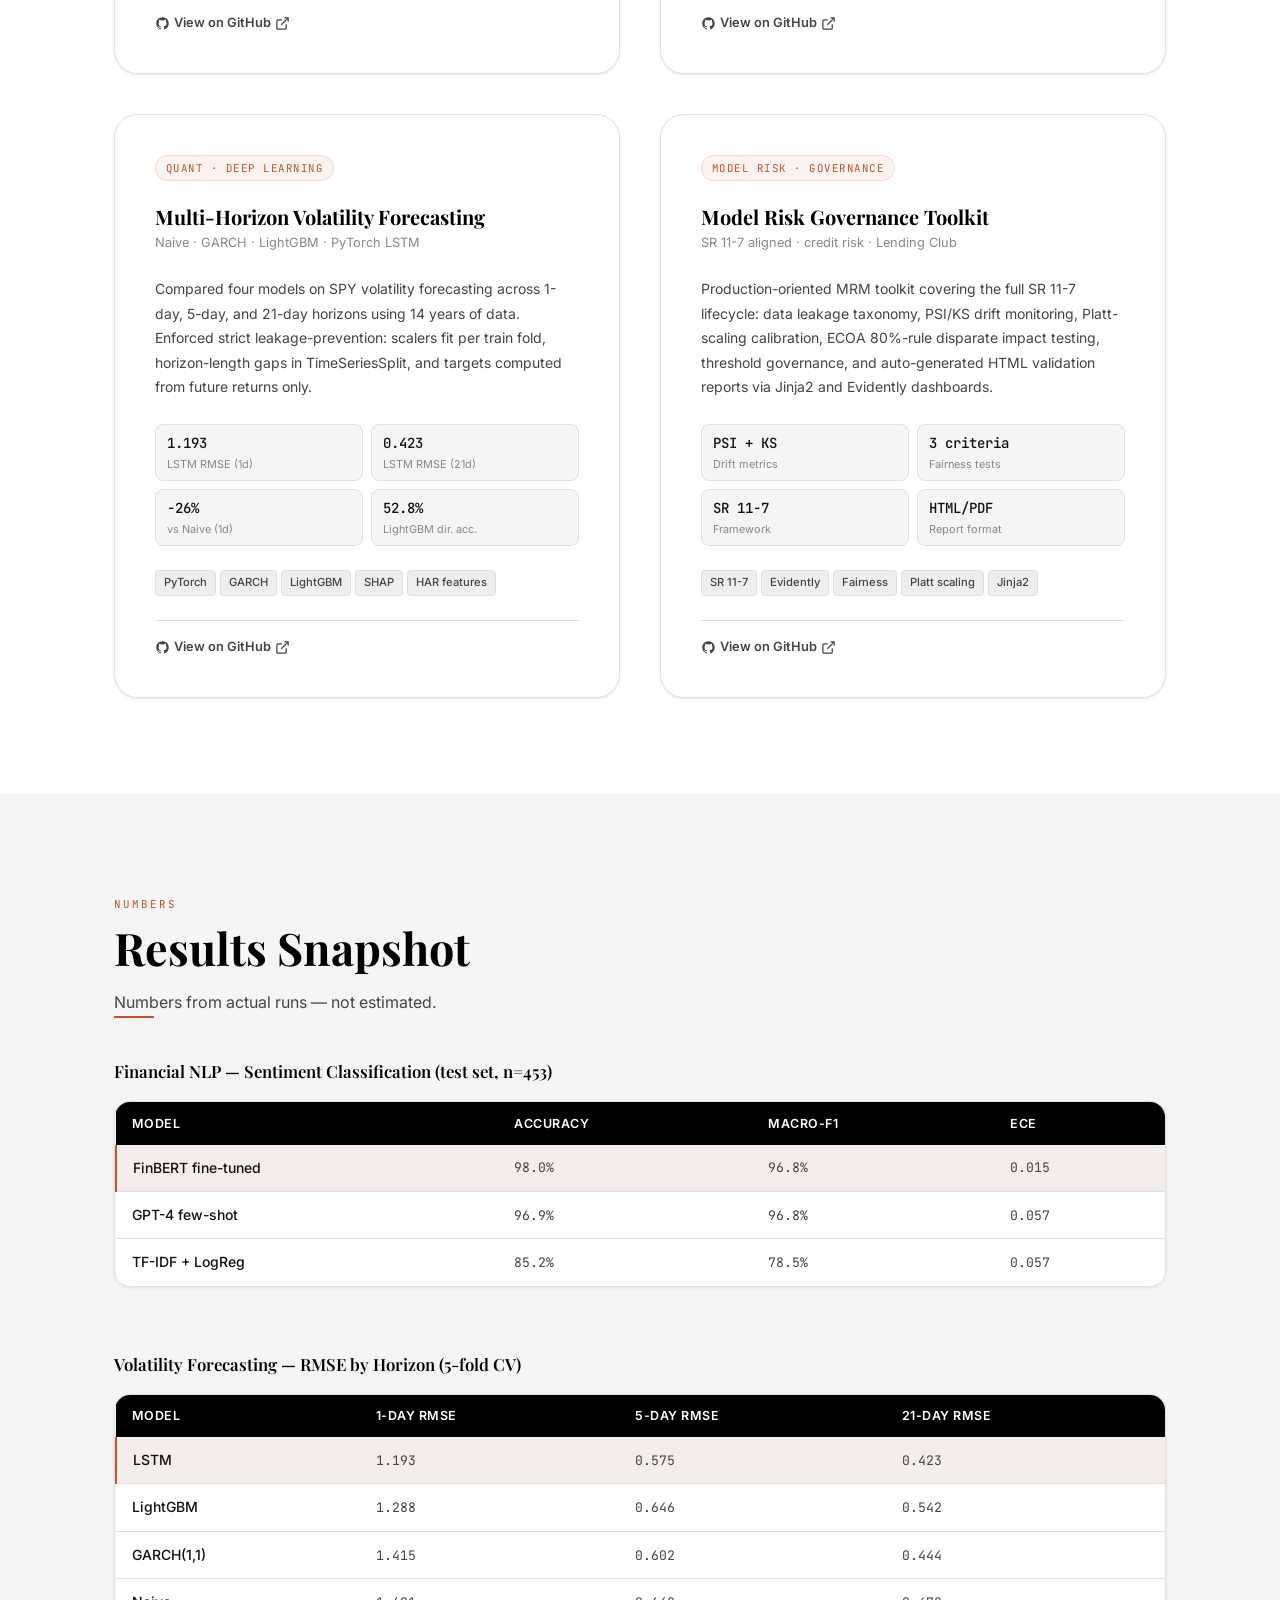
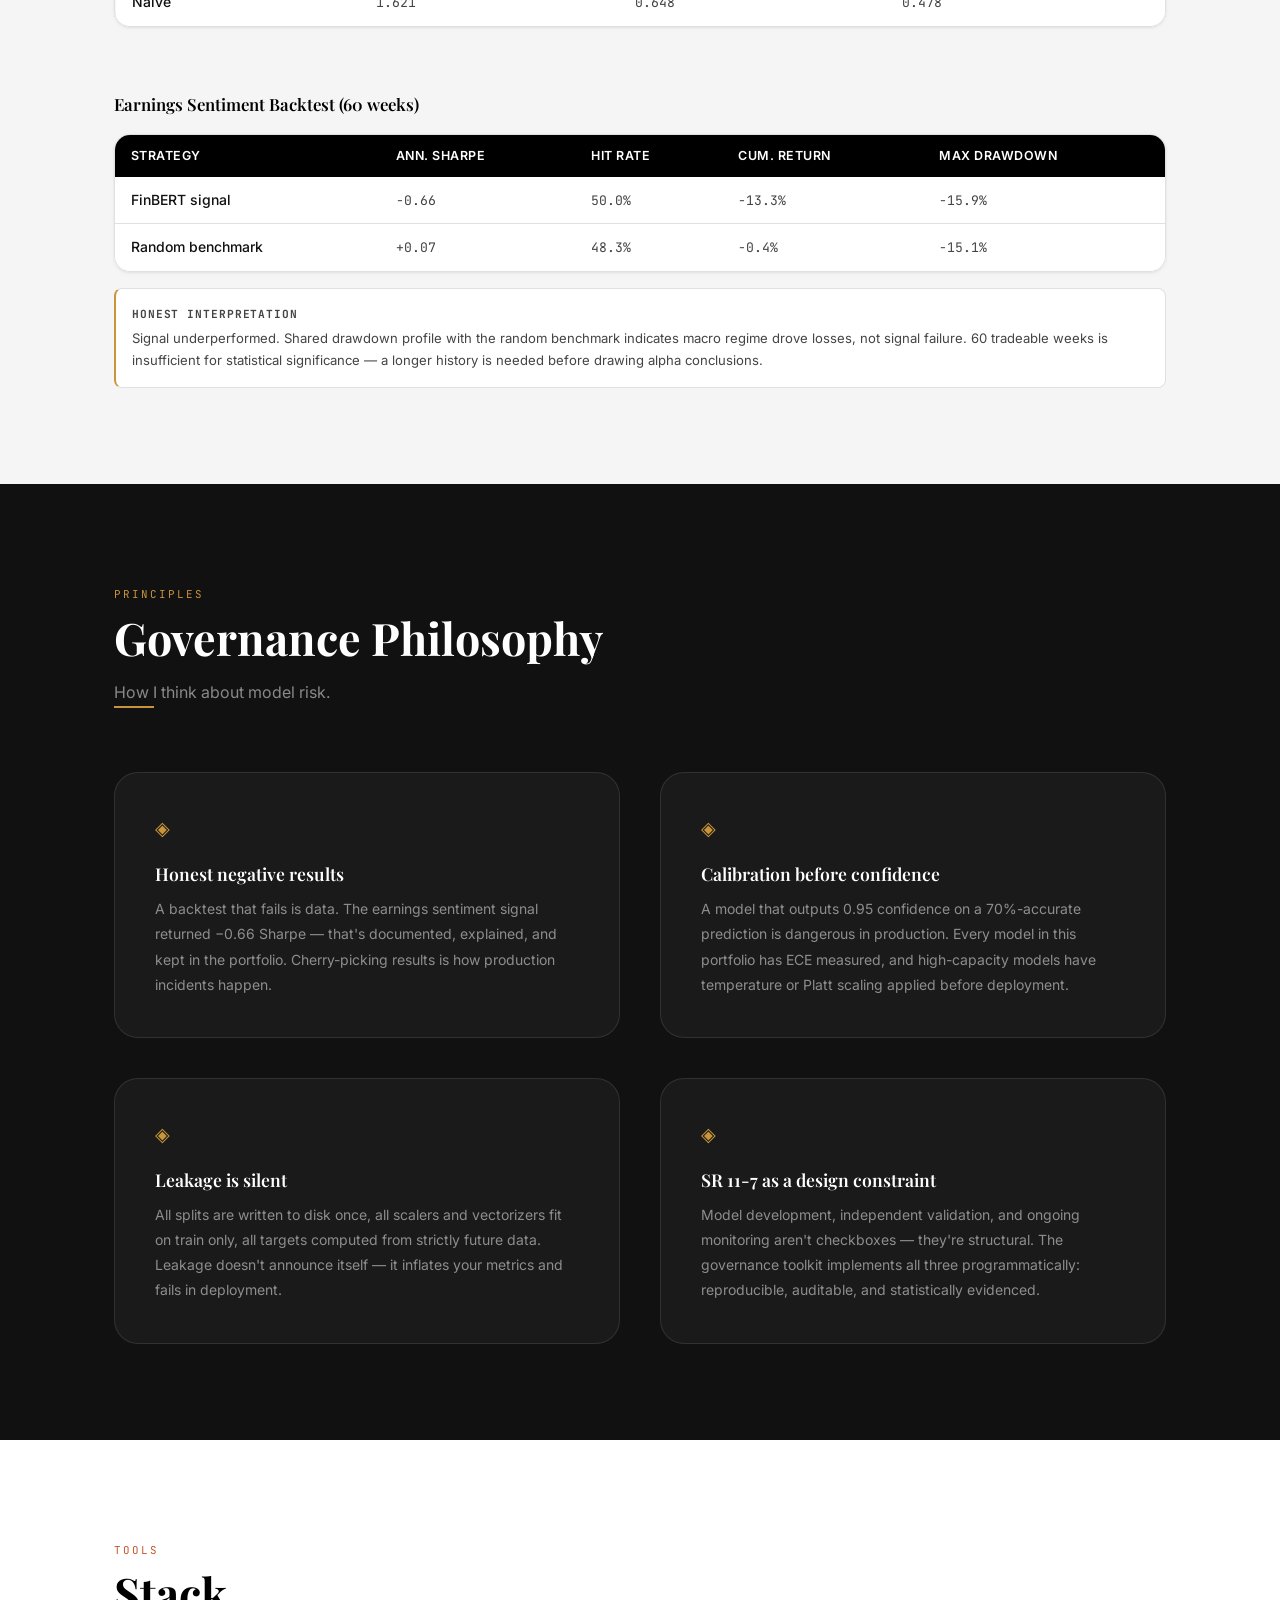
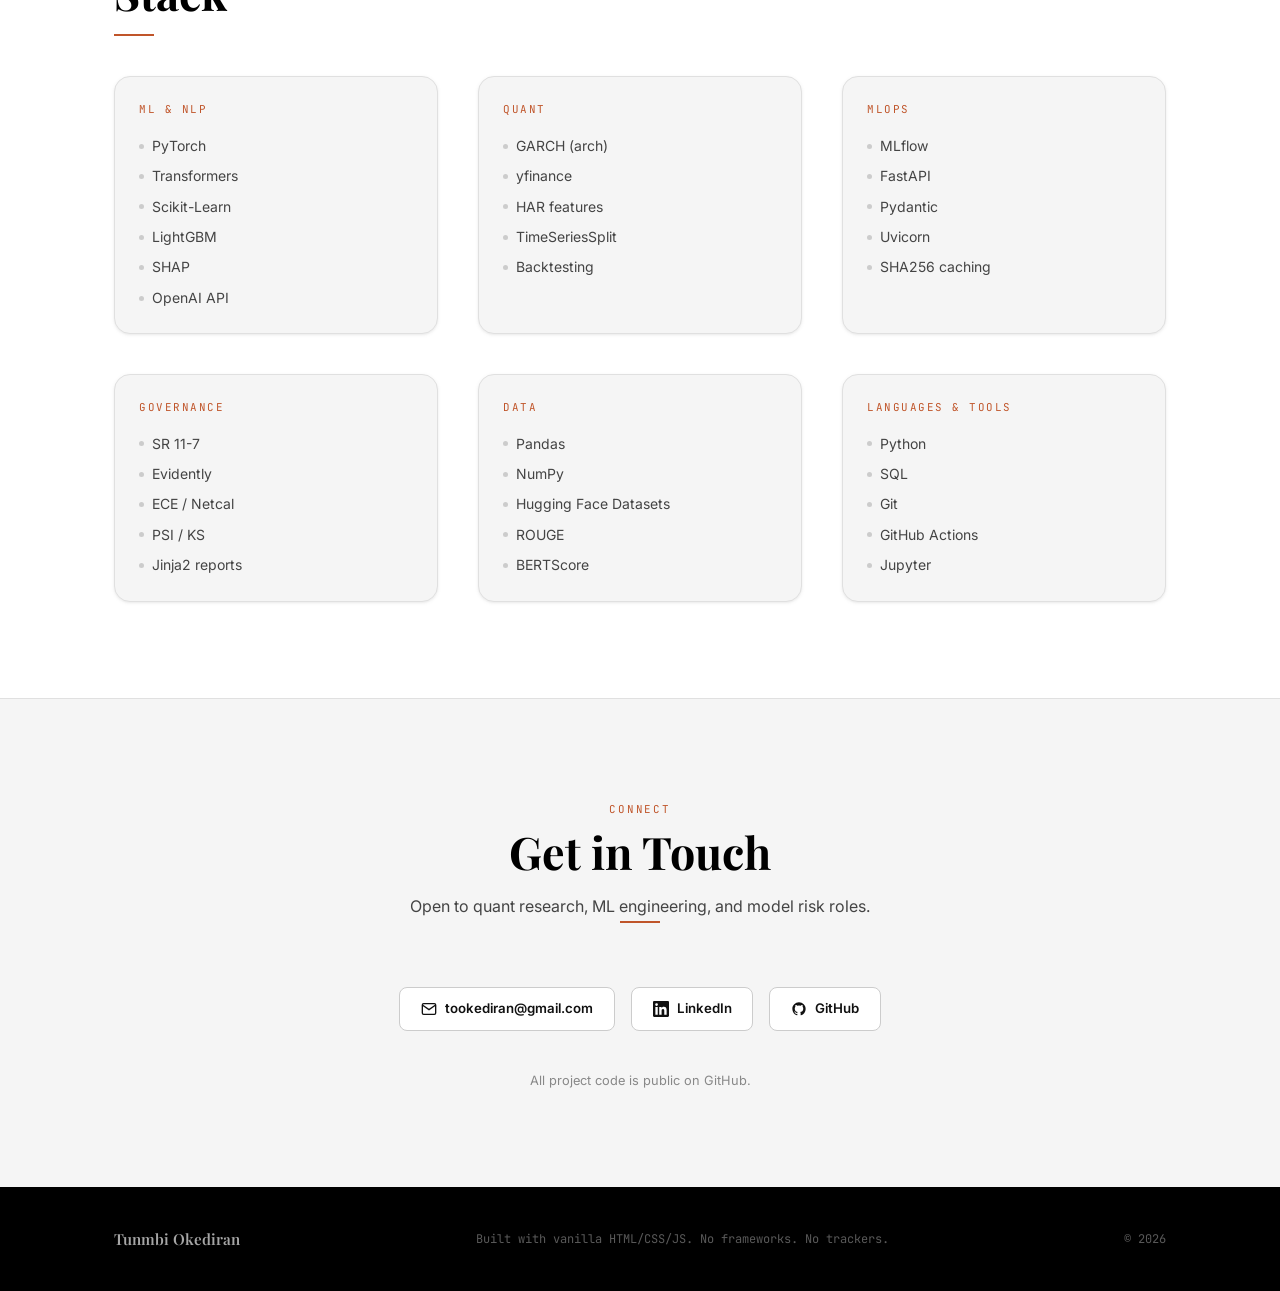
==== commit dd7f410c: "Update about section with CV snapshot" ====
--- a/index.html
+++ b/index.html
@@ -80,6 +80,7 @@
           <div class="about-bio reveal" id="about-bio"></div>
           <div class="about-stats" id="about-stats"></div>
         </div>
+        <div class="about-cv reveal" id="about-cv"></div>
       </div>
     </section>
 
--- a/assets/css/style.css
+++ b/assets/css/style.css
@@ -372,6 +372,88 @@
   letter-spacing: 0.04em;
 }
 
+.about-cv {
+  margin-top: var(--space-2xl);
+}
+
+.about-cv-card {
+  background: var(--clr-bg);
+  border: 1px solid var(--clr-border);
+  border-radius: var(--radius-xl);
+  padding: var(--space-xl);
+  box-shadow: var(--shadow-sm);
+}
+
+.about-cv-head {
+  margin-bottom: var(--space-lg);
+}
+
+.about-cv-title {
+  font-size: 1.35rem;
+  color: var(--clr-ink);
+  margin-bottom: var(--space-sm);
+}
+
+.about-cv-intro {
+  color: var(--clr-text-mid);
+  font-size: 0.95rem;
+}
+
+.cv-sections-grid {
+  display: grid;
+  grid-template-columns: repeat(3, 1fr);
+  gap: var(--space-md);
+}
+
+.cv-section {
+  background: var(--clr-bg-alt);
+  border: 1px solid var(--clr-border);
+  border-radius: var(--radius-md);
+  padding: var(--space-md);
+}
+
+.cv-section-title {
+  font-family: var(--font-mono);
+  font-size: 0.72rem;
+  letter-spacing: 0.12em;
+  text-transform: uppercase;
+  color: var(--clr-accent);
+  margin-bottom: var(--space-sm);
+}
+
+.cv-list {
+  list-style: disc;
+  margin-left: 1rem;
+  display: grid;
+  gap: 0.35rem;
+}
+
+.cv-list li {
+  color: var(--clr-text-mid);
+  font-size: 0.84rem;
+  line-height: 1.55;
+}
+
+.cv-facts {
+  margin-top: var(--space-lg);
+  display: flex;
+  flex-wrap: wrap;
+  gap: var(--space-sm);
+}
+
+.cv-fact {
+  font-size: 0.76rem;
+  background: var(--clr-bg);
+  border: 1px solid var(--clr-border-mid);
+  color: var(--clr-text-mid);
+  border-radius: 99px;
+  padding: 0.3rem 0.7rem;
+}
+
+.cv-fact strong {
+  color: var(--clr-text);
+}
+
 /* ── Projects ────────────────────────────────────────────── */
 #projects { background: var(--clr-bg); }
 
@@ -733,6 +815,7 @@
 /* ── Responsive ──────────────────────────────────────────── */
 @media (max-width: 1024px) {
   .stack-grid { grid-template-columns: repeat(2, 1fr); }
+  .cv-sections-grid { grid-template-columns: 1fr 1fr; }
 }
 
 @media (max-width: 768px) {
@@ -768,6 +851,7 @@
   .projects-grid   { grid-template-columns: 1fr; }
   .philosophy-grid { grid-template-columns: 1fr; }
   .stack-grid      { grid-template-columns: 1fr; }
+  .cv-sections-grid{ grid-template-columns: 1fr; }
   .footer-inner    { justify-content: center; text-align: center; }
 }
 
